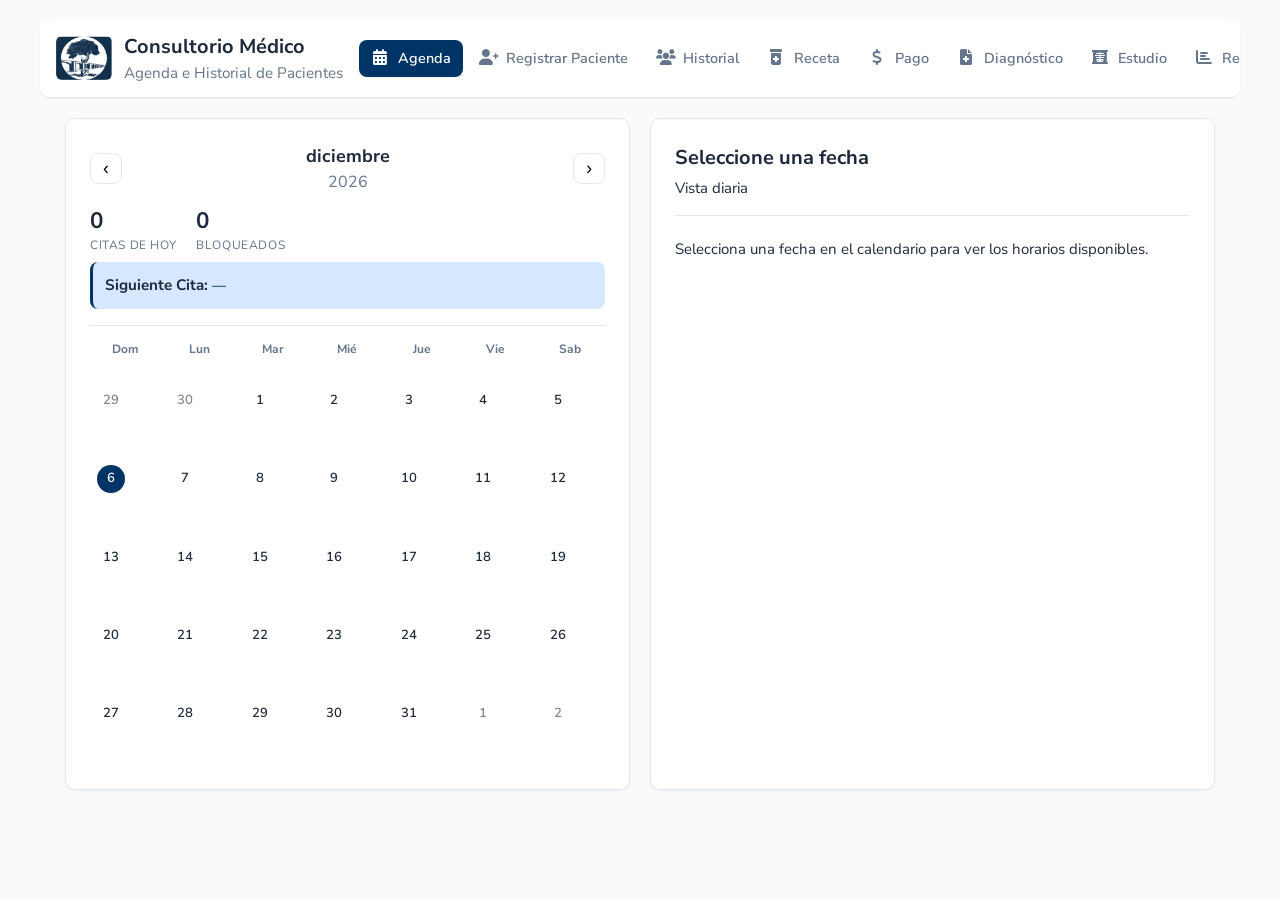
==== agenda.html @ 0da0cc1c "Add files via upload" ====
<!doctype html>
<html lang="es">
<head>
  <meta charset="utf-8" />
  <meta name="viewport" content="width=device-width,initial-scale=1" />
  <title>Consultorio — Agenda</title>
  <link rel="stylesheet" href="styles.css" />
  <link rel="stylesheet" href="https://cdnjs.cloudflare.com/ajax/libs/font-awesome/6.0.0-beta3/css/all.min.css">
</head>
<body>
  <div id="messageBox" class="message" aria-live="polite" style="display:none"></div>

  <header class="header">
    <a href="index.html" class="brand-link">
      <div class="brand">
        <img src="Logo.jfif" alt="Logo Consultorio Médico" class="logo-img" />
        <div>
        <h1>Consultorio Médico</h1>
        <p class="subtitle">Agenda e Historial de Pacientes</p>
      </div>
      </div>
    </a>
    
    <nav class="nav">
      <a href="agenda.html" class="nav-link active"><i class="fas fa-calendar-alt"></i><span>Agenda</span></a>
      <a href="paciente.html" class="nav-link"><i class="fas fa-user-plus"></i><span>Registrar Paciente</span></a>
      <a href="historial.html" class="nav-link"><i class="fas fa-users"></i><span>Historial</span></a>
      <a href="receta.html" class="nav-link"><i class="fas fa-prescription-bottle-alt"></i><span>Receta</span></a>
      <a href="pago.html" class="nav-link"><i class="fas fa-dollar-sign"></i><span>Pago</span></a>
      <a href="diagnostico.html" class="nav-link"><i class="fas fa-file-medical"></i><span>Diagnóstico</span></a>
      <a href="estudio.html" class="nav-link"><i class="fas fa-x-ray"></i><span>Estudio</span></a>
      <a href="reporte.html" class="nav-link"><i class="fas fa-chart-bar"></i><span>Reporte</span></a>
      <a href="config.html" class="nav-link"><i class="fas fa-cog"></i><span>Configuración</span></a>
    </nav>
  </header>

  <main class="layout-agenda">
    <aside class="card">
      <div class="sidebar-top">
        <div class="month-controls">
          <button id="prevMonth" class="icon-btn" aria-label="Mes anterior">‹</button>
          <div class="month-info-vertical">
            <div id="monthLabel" class="month-label">Mes</div>
            <div id="yearLabel" class="year-label">Año</div>
          </div>
          <button id="nextMonth" class="icon-btn" aria-label="Mes siguiente">›</button>
        </div>

        <div class="mini-stats">
          <div class="stat-group">
            <div class="stat"><strong id="todayCount">0</strong><span>Citas de Hoy</span></div>
            <div class="stat"><strong id="blockedCount">0</strong><span>Bloqueados</span></div>
          </div>
          <div class="stat full-width">
            <strong>Siguiente Cita:</strong>
            <span id="nextAppt">—</span>
          </div>
        </div>
      </div>

      <div class="weekday-row" role="row">
        <div>Dom</div><div>Lun</div><div>Mar</div><div>Mié</div><div>Jue</div><div>Vie</div><div>Sab</div>
      </div>

      <div id="calendar" class="calendar-grid compact" role="grid" aria-label="Calendario"></div>
    </aside>

    <section class="card">
      <div class="dayview-header">
        <div>
          <h2 id="selectedDateLabel">Seleccione una fecha</h2>
          <div id="daySubtitle" class="subtitle">Vista diaria</div>
        </div>
      </div>

      <div id="dayView" class="dayview" aria-live="polite">
        <div id="eventsColumn" class="events-column">
          <div class="empty">Selecciona una fecha en el calendario para ver los horarios disponibles.</div>
        </div>
      </div>
    </section>
  </main>

  <div id="quickModal" class="modal hidden" role="dialog" aria-modal="true" aria-labelledby="quickModalTitle">
    <div class="modal-window">
      <button id="closeQuickModal" class="close-btn" aria-label="Cerrar">×</button>
      <h3 id="quickModalTitle">Agendar Cita</h3>
      <p>Ingresa el nombre completo del paciente. Si el paciente ya existe, se usará su registro. Si no, se creará uno nuevo.</p>
      <label class="modal-label">Nombre del paciente</label>
      <input id="quickModalInput" type="text" placeholder="Ej. Juan Pérez" />
      <div class="modal-actions">
        <button id="quickModalCancel" class="btn">Cancelar</button>
        <button id="quickModalOk" class="btn primary">Agendar</button>
      </div>
    </div>
  </div>

  <div id="confirmModal" class="modal hidden" role="dialog" aria-modal="true">
    <div class="modal-window">
      <h3 id="confirmModalTitle">Confirmar Acción</h3>
      <p id="confirmModalText"></p>
      <div class="modal-actions">
        <button id="confirmModalCancel" class="btn">Cancelar</button>
        <button id="confirmModalOk" class="btn danger">Confirmar</button>
      </div>
    </div>
  </div>

  <div id="promptModal" class="modal hidden" role="dialog" aria-modal="true">
    <div class="modal-window">
      <h3 id="promptModalTitle">Ingrese un Valor</h3>
      <p id="promptModalText"></p>
      <input id="promptModalInput" type="text" />
      <div class="modal-actions">
        <button id="promptModalCancel" class="btn">Cancelar</button>
        <button id="promptModalOk" class="btn primary">Aceptar</button>
      </div>
    </div>
  </div>
  <script src="app.js"></script>
</body>
</html>
---- styles.css ----
/* ---------- 1. VARIABLES GLOBALES Y ESTILOS BASE ---------- */
@import url('https://fonts.googleapis.com/css2?family=Nunito+Sans:wght@400;600;700;800&display=swap');

:root {
  /* Nueva Tipografía */
  --font-sans: "Nunito Sans", Inter, system-ui, -apple-system, "Segoe UI", Roboto, "Helvetica Neue", Arial, sans-serif;
  
  /* Nueva Paleta de Colores (Azul Marino y Blanco) */
  --primary: #003366;       /* Azul Marino (Navy) */
  --primary-dark: #002244;   /* Marino más oscuro para hover */
  --primary-light: #d6e8ff;  /* Azul pálido para fondos */
  --white: #ffffff;
  --text: #1e293b;         /* Gris oscuro (casi negro) */
  --muted: #64748b;        /* Gris medio */
  --border: #e2e8f0;       /* Borde sutil */
  --bg: #f8fafc;           /* Fondo general (casi blanco) */
  --card-bg: var(--white);

  /* Colores de acento */
  --danger: #dc2626;
  --danger-dark: #b91c1c;
  --success: #16a34a;
  --success-dark: #15803d;

  /* Sizing y Sombra (con efectos) */
  --shadow-sm: 0 1px 2px 0 rgba(0, 0, 0, 0.05);
  --shadow-md: 0 4px 6px -1px rgba(0, 0, 0, 0.1), 0 2px 4px -2px rgba(0, 0, 0, 0.1);
  --shadow-lg: 0 10px 15px -3px rgba(0, 0, 0, 0.1), 0 4px 6px -4px rgba(0, 0, 0, 0.1);
  --radius: 10px;
  --max-width: 1200px;
  --gap: 20px;
  --content-padding: 20px;
  --card-padding: 24px;
  
  /* Ajuste de campos de formulario (no tan grandes) */
  --control-height: 42px;
  --control-padding: 0.65rem 0.85rem;
  
  --focus-ring: 3px solid var(--primary-light);
  --transition-ease: all 0.2s cubic-bezier(0.4, 0, 0.2, 1);
}

/* Reset y base */
* {
  box-sizing: border-box;
  margin: 0;
  padding: 0;
}

html,
body {
  height: 100%;
}

body {
  font-family: var(--font-sans); /* <-- APLICAMOS LA NUEVA FUENTE */
  background: var(--bg);
  color: var(--text);
  -webkit-font-smoothing: antialiased;
  -moz-osx-font-smoothing: grayscale;
  line-height: 1.5;
  font-size: 15px;
  padding: var(--content-padding);
}

/* Encabezados */
h1,
h2,
h3,
h4,
h5,
h6 {
  color: var(--text);
  font-weight: 700; /* Un poco más grueso por la fuente */
  margin-bottom: 0.5rem;
}

/* ---------- 2. ENCABEZADO Y NAVEGACIÓN ---------- */
header.header {
  max-width: var(--max-width);
  margin: 0 auto 20px;
  display: flex;
  flex-wrap: nowrap;
  align-items: center;
  justify-content: space-between;
  gap: 16px;
  padding: 12px 16px;
  background-color: var(--card-bg);
  border-bottom: 1px solid var(--border);
  border-radius: var(--radius);
  box-shadow: var(--shadow-sm);
  overflow-x: auto;
  -webkit-overflow-scrolling: touch;
}

.brand {
  display: flex;
  align-items: center;
  gap: 12px;
  flex-shrink: 0;
}

.brand img,
.logo-img {
  height: 44px;
  width: auto;
  border-radius: 6px;
  display: block;
}

.brand h1 {
  font-size: 1.25rem;
  margin: 0;
  white-space: nowrap;
}

.brand .subtitle {
  font-size: 0.95rem;
  color: var(--muted);
  margin: 0;
  white-space: nowrap;
}

.nav {
  display: flex;
  gap: 4px; /* Reducimos el espacio */
  flex-shrink: 0;
  align-items: center;
}

.nav-link {
  font-size: 0.9rem; /* Un poco más pequeño */
  color: var(--muted);
  text-decoration: none;
  padding: 8px 12px;
  border-radius: 8px;
  white-space: nowrap;
  font-weight: 600;
  display: inline-flex;
  align-items: center;
  gap: 8px;
  transition: var(--transition-ease); /* Transición suave */
}

.nav-link i {
  width: 1.2em;
  text-align: center;
  font-size: 1.1em; /* Icono ligeramente más grande */
}

.nav-link:focus {
  outline: none;
  box-shadow: var(--focus-ring);
}

/* EFECTO HOVER: Sutil y moderno */
.nav-link:hover {
  background: var(--primary-light);
  color: var(--primary-dark);
  transform: translateY(-2px); /* Efecto de elevación */
}

.nav-link.active {
  background: var(--primary);
  color: var(--white);
  box-shadow: var(--shadow-sm);
}

.nav-link.active:hover {
  background: var(--primary-dark);
  color: var(--white);
}

/* Responsive header */
@media (max-width: 980px) {
  body {
    padding: 10px;
  }

  header.header {
    justify-content: flex-start;
    padding-bottom: 10px;
  }

  .brand {
    margin-right: 20px;
  }
}

/* ---------- 3. DISEÑO DE PÁGINAS (LAYOUTS) ---------- */
main.container {
  /* Esta regla genérica ya no se usa, usamos las especializadas */
  margin: 0 auto;
  padding: 0;
  align-items: start;
}

/* Layout de formulario centrado */
main.form-container {
  max-width: 800px; /* <-- MODIFICADO: De 900px a 800px */
  margin: 0 auto;
  padding: 0;
}

/* Responsividad para Layouts (Regla general) */
@media (max-width: 980px) {
  main.container,
  main.form-container {
    gap: 16px;
  }
}

/* ---------- 4. COMPONENTES GENERALES ---------- */
/* Tarjeta (Card) */
.card {
  background: var(--card-bg);
  border: 1px solid var(--border);
  border-radius: var(--radius);
  padding: var(--card-padding);
  display: flex;
  flex-direction: column;
  gap: 18px;
  height: 100%;
  box-shadow: var(--shadow-sm);
  transition: var(--transition-ease); /* Añadir transición */
}

/* Efecto de elevación para las tarjetas */
.card:hover {
  transform: translateY(-4px);
  box-shadow: var(--shadow-lg);
}

/* Utilidad para anular el efecto hover en tarjetas principales */
.card.no-hover:hover {
  transform: none;
  box-shadow: var(--shadow-sm);
}


/* Botones */
.btn {
  padding: 10px 14px;
  height: var(--control-height);
  line-height: calc(var(--control-height) - 2px);
  font-size: 1rem;
  font-weight: 600;
  border-radius: 8px;
  border: 1px solid transparent;
  cursor: pointer;
  text-decoration: none;
  text-align: center;
  transition: var(--transition-ease);
  background-color: var(--card-bg);
  color: var(--text);
  border-color: var(--border);
  display: inline-flex;
  align-items: center;
  justify-content: center;
}

.btn:focus {
  outline: none;
  box-shadow: var(--focus-ring);
  transform: translateY(-1px);
}

.btn.primary {
  background: var(--primary);
  color: #fff;
  border-color: transparent;
}

.btn.primary:hover {
  background: var(--primary-dark);
}

.btn.danger {
  background: var(--danger);
  color: #fff;
  border-color: transparent;
}

.btn.danger:hover {
  background: var(--danger-dark);
}

.btn.success {
  background: var(--success);
  color: #fff;
  border-color: transparent;
}

.btn.success:hover {
  background: var(--success-dark);
}

.btn:not(.primary):not(.danger):not(.success) {
  background-color: var(--card-bg);
  color: var(--text);
  border-color: var(--border);
}

.btn:not(.primary):not(.danger):not(.success):hover {
  background-color: #f3f6fb;
}

/* Formularios */
fieldset {
  border: 1px solid var(--border);
  padding: 1.5rem; /* <-- MODIFICADO: Un poco más de espacio interior */
  border-radius: 8px;
  background: #fdfdff; /* <-- AÑADIDO: Fondo sutil para agrupar */
  margin-bottom: 1.5rem; /* <-- MODIFICADO: Más separación */
}

legend {
  font-weight: 700; /* <-- MODIFICADO: Más grueso */
  font-size: 1.1rem; /* <-- MODIFICADO: Ligeramente más grande */
  color: var(--primary); /* <-- MODIFICADO: Color primario */
  padding: 0 8px;
  margin-left: 1rem; /* <-- AÑADIDO */
}

/* --- Estilo para campos obligatorios --- */
label.required::after,
legend.required::after {
  content: " *";
  color: var(--danger);
  font-weight: 600;
  margin-left: 2px;
}

label {
  display: block;
  margin-bottom: 0.5rem;
  font-weight: 600;
  font-size: 0.95rem;
  color: var(--text);
}

input,
textarea,
select {
  width: 100%;
  padding: var(--control-padding); /* Usamos la variable */
  border: 1px solid var(--border);
  border-radius: 8px;
  background-color: var(--white);
  margin-top: 0.25rem;
  transition: var(--transition-ease);
  font-size: 0.95rem; /* Ligeramente más pequeño */
  font-family: var(--font-sans);
  color: var(--text);
  min-height: var(--control-height); /* Usamos la variable */
}

textarea {
  min-height: 120px;
  resize: vertical;
  padding-top: .6rem;
  padding-bottom: .6rem;
}

input:focus,
textarea:focus,
select:focus {
  border-color: var(--primary);
  box-shadow: 0 0 0 3px var(--primary-light);
  outline: none;
  background-color: var(--white);
}

.form-actions {
  display: flex;
  justify-content: flex-end;
  gap: 1rem;
  margin-top: 1.5rem;
}

/* Utilidades pequeñas */
.u-hidden { display: none; }
.u-text-muted { color: var(--muted); }
.u-flex { display: flex; }
.u-center { justify-content: center; align-items: center; }

/* ---------- Layouts de Formulario ---------- */
.grid-2 {
  display: grid;
  grid-template-columns: 1fr 1fr;
  gap: 1rem;
}

.grid-3 {
  display: grid;
  grid-template-columns: 1fr 1fr 1fr;
  gap: 1rem;
}

/* Currency input */
.currency-input {
  position: relative;
}

.currency-input::before {
  content: '$';
  position: absolute;
  left: 12px;
  top: 50%;
  transform: translateY(-50%);
  color: var(--muted);
  font-weight: 600;
  pointer-events: none;
}

.currency-input input[type="number"] {
  padding-left: 34px;
}

/* Grupo de Checkbox */
.checkbox-group {
  display: flex;
  flex-wrap: wrap;
  gap: 0.5rem;
}

.checkbox-item {
  border-radius: 6px;
  border: 1px solid var(--border);
  padding: 0.5rem 1rem;
  cursor: pointer;
  display: inline-flex;
  align-items: center;
  gap: 0.5rem;
  transition: transform 0.12s ease, box-shadow 0.12s ease;
  font-size: 0.9rem;
  background: var(--card-bg);
  margin-bottom: 0;
  user-select: none;
}

.checkbox-item:hover {
  transform: translateY(-2px);
  box-shadow: var(--shadow-sm);
  border-color: var(--primary-light);
}

.checkbox-item input {
  display: none;
}

.checkbox-item.checked {
  background-color: var(--primary);
  color: #fff;
  border-color: var(--primary);
}

.checkbox-item span {
  font-weight: 500;
}

/* Grupos de formularios (Receta, Estudio, etc.) */
.surgery-group,
.medication-group,
.dynamic-section {
  border: 1px dashed var(--border);
  padding: 1.5rem;
  margin-bottom: 1rem;
  border-radius: var(--radius);
  position: relative;
  background: #fdfdfd;
}

/* Modales (Alertas) */
.message {
  position: fixed;
  top: 1.5rem;
  left: 50%;
  transform: translateX(-50%);
  padding: 0.85rem 1.25rem;
  border-radius: 0.5rem;
  font-weight: 600;
  z-index: 9999;
  box-shadow: var(--shadow-lg);
  border: 1px solid transparent;
  min-width: 240px;
  text-align: center;
  font-size: 0.95rem;
}

.message.info {
  background-color: #f0f9ff; /* Azul muy claro */
  color: #0c4a6e;
  border-color: #e0f2fe;
}

.message.success {
  background-color: #f0fdf4;
  color: #15803d;
  border-color: #dcfce7;
}

.message.error {
  background-color: #fef2f2;
  color: #b91c1c;
  border-color: #fee2e2;
}

.message.warning {
  background-color: #fffbeb;
  color: #b45309;
  border-color: #fef3c7;
}

/* Modales (Confirm, Prompt, Quick) */
.modal {
  position: fixed;
  inset: 0;
  background: rgba(17, 24, 39, 0.6);
  display: flex;
  align-items: center;
  justify-content: center;
  z-index: 1000;
  backdrop-filter: blur(4px);
}

.modal.hidden {
  display: none;
}

.modal-window {
  background: var(--card-bg);
  padding: 2rem;
  border-radius: var(--radius);
  width: 92%;
  max-width: 520px;
  box-shadow: var(--shadow-md);
  position: relative;
}

.modal-window h3 {
  margin-top: 0;
  font-size: 1.25rem;
}

.modal-window p {
  margin-bottom: 1.25rem;
  color: var(--muted);
}

.modal-label {
  font-size: 0.9rem;
  margin-bottom: 0.25rem;
  display: block;
  color: var(--text);
}

.modal-actions {
  display: flex;
  justify-content: flex-end;
  gap: 1rem;
  margin-top: 1.5rem;
}

.close-btn {
  position: absolute;
  top: 0.75rem;
  right: 0.75rem;
  background: transparent;
  border: 0;
  font-size: 1.25rem;
  cursor: pointer;
  color: var(--muted);
  padding: 6px;
}

/* ---------- 5. COMPONENTES ESPECÍFICOS DE PÁGINA (Agenda) ---------- */
/* Calendario (index.html) */
.sidebar-top {
  padding-bottom: 1rem;
  border-bottom: 1px solid var(--border);
}

.month-controls {
  display: flex;
  justify-content: space-between;
  align-items: center;
  gap: 8px;
}

.month-info-vertical {
  text-align: center;
}

.month-label {
  font-size: 1.125rem;
  font-weight: 700;
  color: var(--text);
}

.year-label {
  font-size: 1rem;
  color: var(--muted);
}

.icon-btn {
  background-color: var(--card-bg);
  border: 1px solid var(--border);
  font-size: 1.1rem;
  cursor: pointer;
  padding: 0.375rem 0.75rem;
  border-radius: 0.5rem;
  line-height: 1;
  display: inline-flex;
  align-items: center;
  justify-content: center;
  transition: var(--transition-ease);
}

.icon-btn:hover {
  background-color: #f3f6fb;
  transform: translateY(-1px);
}

.mini-stats {
  /* display: flex; */ /* (Movido a layout-agenda) */
  flex-direction: column;
  gap: 8px;
  margin-top: 1rem;
}

.stat-group {
  display: flex;
  gap: 1.25rem;
  align-items: center;
}

.stat {
  display: flex;
  flex-direction: column;
  align-items: flex-start;
  text-align: left;
}

.stat strong {
  font-size: 1.4rem;
  font-weight: 700;
  line-height: 1;
  color: var(--text);
}

.stat span {
  font-size: 0.75rem;
  color: var(--muted);
  text-transform: uppercase;
  letter-spacing: 0.05em;
  margin-top: 0.25rem;
}

.stat.full-width {
  width: 100%;
  background-color: var(--primary-light);
  padding: 0.75rem;
  border-radius: 0.5rem;
  border-left: 3px solid var(--primary);
  /* display: block; */ /* (Movido a layout-agenda) */
}

.stat.full-width strong {
  font-size: 0.95rem;
}

.stat.full-width span {
  font-size: 0.875rem;
  font-weight: 600;
  color: var(--primary);
  text-transform: none;
  margin-top: 0;
}

.weekday-row {
  display: grid;
  grid-template-columns: repeat(7, 1fr);
  gap: 0.25rem;
  text-align: center;
  color: var(--muted);
  font-weight: 700;
  padding-bottom: 0.5rem;
  font-size: 0.75rem;
}

.calendar-grid {
  display: grid;
  grid-template-columns: repeat(7, 1fr);
  gap: 0.4rem;
  flex-grow: 1;
}

.cell {
  min-height: 72px;
  border-radius: 0.6rem;
  padding: 6px;
  position: relative;
  background-color: #fff;
  border: 1px solid transparent;
  transition: box-shadow .12s, transform .12s, background-color .12s;
  cursor: pointer;
  /* box-sizing: border-box; */ /* (Movido a layout-agenda) */
}

.cell.otherMonth {
  background-color: transparent;
  opacity: 0.56;
  cursor: default;
}

.cell:not(.otherMonth):hover {
  background-color: var(--primary-light);
  border-color: #bde4ff;
  transform: translateY(-2px);
  box-shadow: var(--shadow-sm);
}

.cell.selected {
  box-shadow: 0 0 0 3px var(--primary-light);
  z-index: 10;
  background-color: #fff;
}

.cell.today .dateChip {
  background-color: var(--primary);
  color: white;
}

.dateChip {
  width: 28px;
  height: 28px;
  border-radius: 50%;
  display: flex;
  align-items: center;
  justify-content: center;
  font-weight: 600;
  font-size: 0.82rem;
  margin-bottom: 0.25rem;
}

.event-dots {
  position: absolute;
  bottom: 6px;
  left: 0;
  right: 0;
  display: flex;
  gap: 4px;
  justify-content: center;
}

.dot {
  width: 6px;
  height: 6px;
  border-radius: 50%;
  background-color: var(--primary);
  opacity: 0.85;
}

/* Vista Diaria (index.html) */
.dayview {
  min-height: 420px;
  /* overflow-y: auto; */ /* (Movido a layout-agenda) */
  position: relative;
  display: flex;
  flex-direction: column;
  gap: 12px;
  padding-right: 6px;
}

.dayview-header {
  display: flex;
  justify-content: space-between;
  align-items: center;
  border-bottom: 1px solid var(--border);
  padding-bottom: 1rem;
  /* flex: 0 0 auto; */ /* (Movido a layout-agenda) */
}

.dayview-header h2 {
  font-size: 1.25rem;
  margin: 0 0 0.25rem 0;
}

.events-column {
  padding-top: 0.5rem;
  position: relative;
  flex-grow: 1;
}

.event-item {
  display: flex;
  gap: 0.75rem;
  padding: 0.6rem;
  border-radius: 0.6rem;
  background-color: #fafbff;
  margin-bottom: 0.5rem;
  align-items: center;
  border-left: 4px solid var(--border);
  transition: transform .12s, box-shadow .12s;
}

.event-item:hover {
  transform: translateY(-2px);
  box-shadow: var(--shadow-sm);
}

.event-time {
  width: 60px;
  font-weight: 600;
  color: var(--muted);
  font-size: 0.9rem;
  flex-shrink: 0;
  text-align: right;
}

.event-body {
  flex-grow: 1;
}

.event-patient {
  font-weight: 700;
  font-size: 0.95rem;
  color: #0b1220;
  cursor: pointer;
}

.event-note {
  color: var(--muted);
  font-size: 0.85rem;
}

.event-item.completed {
  opacity: 0.65;
}

.event-item.completed .event-patient {
  text-decoration: line-through;
  color: var(--muted);
}

.inline-actions-slot {
  display: flex;
  gap: 0.5rem;
  align-items: center;
}

.action-chip {
  font-size: 0.78rem;
  padding: 0.28rem 0.625rem;
  border-radius: 9999px;
  border: none;
  cursor: pointer;
  font-weight: 700;
  transition: opacity 0.12s;
  text-decoration: none;
  display: inline-block;
}

.action-chip:hover {
  opacity: 0.85;
}

.action-chip.primary {
  background-color: var(--primary-light);
  color: var(--primary-dark);
}

.action-chip.success {
  background-color: #d1fae5;
  color: #047857;
}

.action-chip.danger {
  background-color: #fdecea;
  color: #b91c1c;
}

/* Historial (historial.html) */
.patient-list-header {
  display: flex;
  justify-content: space-between;
  align-items: center;
  margin-bottom: 1rem;
  gap: 12px;
}

.patient-list-header h3 {
  margin: 0;
  font-size: 1.05rem;
}

.patient-list-header input {
  width: 320px;
  margin-top: 0;
  max-width: 100%;
  padding: 8px 10px;
  border-radius: 8px;
  border: 1px solid var(--border);
}

.patient-list-item {
  display: block;
  text-decoration: none;
  color: var(--text);
  padding: 0.75rem 1rem;
  border-bottom: 1px solid var(--border);
  background: #fff;
  transition: background .12s, transform .12s;
}

.patient-list-item:hover {
  background-color: #fbfdff;
  transform: translateY(-2px);
}

.patient-list-item:last-child {
  border-bottom: 0;
}

.patient-info .patient-list-name {
  font-weight: 700;
}

.patient-info .patient-list-curp {
  font-size: 0.85rem;
  color: var(--muted);
}

/* Small responsive tweaks */
@media (max-width: 640px) {
  .nav-link {
    padding: 6px 8px;
    font-size: 0.9rem;
  }

  .brand h1 {
    font-size: 1rem;
  }

  .currency-input input[type="number"] {
    padding-left: 30px;
  }

  .patient-list-header input {
    width: 100%;
  }
}

/* ---------- 6. NUEVO DISEÑO DE PERFIL DE PACIENTE (paciente_full.html) ---------- */

/* Encabezado de la página de detalle */
.patient-detail-header {
  display: flex;
  flex-wrap: wrap;
  justify-content: space-between;
  align-items: center;
  gap: 1rem;
  padding-bottom: 1.25rem;
  border-bottom: 1px solid var(--border);
}

.patient-detail-header h2 {
  margin: 0;
}

.patient-detail-actions {
  display: flex;
  gap: 0.75rem;
  flex-shrink: 0;
}

/* 1. Barra de Información Clave */
.patient-key-info {
  display: flex;
  flex-wrap: wrap;
  gap: 1rem 1.5rem;
  background-color: var(--primary-light);
  padding: 0.75rem 1.25rem;
  border-radius: var(--radius);
  border: 1px solid #bde4ff;
  margin-top: 1rem;
}
.patient-key-info .key-item {
  font-size: 0.9rem;
  color: var(--primary-dark);
}
.patient-key-info .key-item strong {
  font-weight: 700;
  color: var(--primary);
  margin-right: 0.25rem;
}

/* 2. Grid Principal de Dos Columnas */
.patient-detail-grid {
  display: grid;
  grid-template-columns: 1fr 1fr;
  gap: 1.5rem 2rem;
  margin-top: 1.5rem;
  padding-top: 1.5rem;
  border-top: 1px solid var(--border);
}

/* 3. Título de Columna */
.column-title {
  font-size: 1.25rem;
  font-weight: 700;
  color: var(--primary);
  margin-bottom: 1rem;
  padding-bottom: 0.5rem;
  border-bottom: 1px solid var(--border);
}

/* 4. Columna de Antecedentes (Izquierda) */
.patient-antecedentes {
  display: flex;
  flex-direction: column;
  gap: 1.25rem;
}
.data-group {
  font-size: 0.95rem;
  line-height: 1.6;
}
.data-group strong {
  display: block;
  font-weight: 700;
  color: var(--text);
  margin-bottom: 0.25rem;
}
.data-group span,
.data-group ul {
  color: var(--muted);
}
.data-group ul {
  padding-left: 20px;
  margin-top: 5px;
}

/* 5. Columna de Actividad (Derecha) */
.patient-activity-log {
  display: flex;
  flex-direction: column;
}
#patientHistory {
  flex-grow: 1;
}

/* Títulos de sección en el historial (Ej. "Recetas Emitidas") */
.history-section-title {
  font-size: 1.125rem;
  color: var(--text);
  margin-top: 1.5rem;
  padding-bottom: 0.5rem;
  border-bottom: 1px solid var(--border);
}

/* Estilo para cada entrada en el historial */
.history-entry {
  background-color: #fcfdff;
  border: 1px solid var(--border);
  border-left: 4px solid var(--primary-light);
  border-radius: 8px;
  padding: 1rem 1.25rem;
  margin-top: 0.75rem;
  box-shadow: var(--shadow-sm);
}

.history-entry strong {
  font-size: 1.05rem;
  color: var(--text);
  display: inline-block;
}

.history-entry>strong+span {
  font-size: 0.85rem;
  color: var(--muted);
  margin-left: 0.5rem;
}

.history-entry>div {
  margin-top: 0.5rem;
}

/* 6. Zona de Peligro (Rediseñada) */
.danger-zone {
  margin-top: 2.5rem;
  padding: 1.5rem;
  border: 1px solid var(--danger);
  border-radius: 8px;
  background-color: #fef2f2;
}
.danger-zone h4 {
  color: var(--danger-dark);
  margin-top: 0;
  margin-bottom: 0.25rem;
}
.danger-zone p {
  color: var(--muted);
  font-size: 0.95rem;
  margin-bottom: 1rem;
}
#deletePatientBtn {
  grid-column: auto; /* Reseteo */
  grid-row: auto; /* Reseteo */
}

/* 7. Responsividad (Perfil Paciente) */
@media (max-width: 980px) {
  .patient-detail-grid {
    grid-template-columns: 1fr; /* Apilar columnas en móvil */
  }
  .patient-key-info {
    flex-direction: column;
    gap: 0.5rem;
  }
  /* La columna de actividad (derecha) irá debajo */
  .patient-activity-log {
    margin-top: 1.5rem;
    padding-top: 1.5rem;
    border-top: 1px solid var(--border);
  }
}

/* --- ESTILOS PARA ICONOS DE NAVEGACIÓN --- */
.nav-link i {
  width: 1.2em;
  text-align: center;
}


/* ---------- 7. LAYOUTS ESPECÍFICOS DE PÁGINA (AÑADIDOS) ---------- */

/* --- Layout de Agenda (de index.html) --- */
.layout-agenda {
  display: grid;
  grid-template-columns: 1fr 1fr;
  gap: 20px;
  max-width: 1150px;
  margin: 0 auto; /* Centrado */
  padding: 0; 
  align-items: start;
}
.layout-agenda aside.card, 
.layout-agenda section.card {
  display: flex;
  flex-direction: column;
  gap: 14px;
  min-height: 560px;
}

/* --- !! ESTA ES LA REGLA QUE ARREGLA TU BUG !! --- */
/* Le devuelve la altura y el scroll a la vista diaria */
.layout-agenda .calendar-grid, 
.layout-agenda .events-column {
  height: calc(100% - 120px);
  overflow: auto; /* <-- Esto permite ver el scroll */
}
/* --- FIN DE LA REGLA CRÍTICA --- */

.layout-agenda .month-controls, 
.layout-agenda .dayview-header {
  flex: 0 0 auto;
}
.layout-agenda .mini-stats { 
  display:flex; flex-direction:column; gap:8px; 
}
.layout-agenda .stat.full-width { 
  display:block; 
}
.layout-agenda .calendar-grid .cell { 
  box-sizing: border-box; 
}

@media (min-width: 1400px) {
  .layout-agenda { max-width: 1200px; }
  .layout-agenda aside.card, 
  .layout-agenda section.card { min-height: 620px; }
  .layout-agenda .calendar-grid, 
  .layout-agenda .events-column { height: calc(100% - 140px); }
}

@media (max-width: 980px) {
  .layout-agenda {
    grid-template-columns: 1fr;
    gap: 14px;
    margin: 10px auto; /* Ajuste para móvil */
  }
  .layout-agenda .calendar-grid, 
  .layout-agenda .events-column {
    height: auto;
    max-height: none;
    overflow: visible; /* Permitir que crezca */
  }
  .layout-agenda aside.card, 
  .layout-agenda section.card { min-height: auto; }
}


/* --- Layout de Reportes (de reporte.html) --- */
.layout-reporte {
  max-width: 1150px;
  margin: 0 auto;
  display: grid;
  grid-template-columns: 1fr 1fr;
  gap: 24px;
  align-items: start;
  min-height: 540px;
}
.layout-reporte > .card {
  width: 100%;
  display: flex;
  flex-direction: column;
  min-height: 480px;
  height: 100%;
}
.layout-reporte .card h3 { font-size: 1.25rem; }
.layout-reporte fieldset p, 
.layout-reporte fieldset label { font-size: 1rem; color: var(--muted); }

.layout-reporte #reportResultContainer {
  flex: 1 1 auto;
  overflow: auto;
  padding-top: 12px;
  border-top: 1px solid var(--border);
  margin-top: 4px;
}
@media (min-width: 1200px) {
  .layout-reporte .card h3 { font-size: 1.5rem; }
  .layout-reporte fieldset p, 
  .layout-reporte fieldset label { font-size: 1.05rem; }
  .layout-reporte .card { min-height: 560px; }
}
@media (max-width: 980px) {
  .layout-reporte {
    grid-template-columns: 1fr;
    gap: 16px;
  }
  .layout-reporte .card { min-height: auto; }
}

/* --- (AÑADIDO) Estilo para el enlace del Brand (Logo/Título) --- */
.brand-link {
  text-decoration: none; /* Quita el subrayado */
  color: inherit; /* Hereda el color del texto (no se verá azul) */
  display: inline-block;
  transition: var(--transition-ease);
  border-radius: var(--radius); /* Añade radio para el foco */
}

.brand-link:hover {
  transform: scale(1.02); /* Efecto de zoom sutil */
  opacity: 0.9;
}
/* Estilo de foco para accesibilidad */
.brand-link:focus {
  outline: none;
  box-shadow: 0 0 0 3px var(--primary-light);
}


/* --- (AÑADIDO) Estilos Página de Inicio (Nuevo index.html) --- */
.hero-section {
  display: grid;
  grid-template-columns: 350px 1fr; /* Columna fija para la imagen */
  align-items: center;
  gap: 2.5rem;
  padding: 2rem;
  background-color: var(--card-bg); /* Fondo blanco */
}

.hero-section .hero-image {
  width: 100%;
  height: 450px;
  object-fit: cover;
  border-radius: var(--radius);
  box-shadow: var(--shadow-lg);
}

.hero-content h2 {
  font-size: 2.8rem; /* Más grande */
  color: var(--primary-dark);
  font-weight: 800;
  margin-bottom: 0.5rem;
  line-height: 1.2;
}

.hero-content .hero-specialty {
  font-size: 1.3rem;
  color: var(--primary);
  font-weight: 600;
  margin-bottom: 1.5rem;
}

.hero-content p {
  font-size: 1.05rem;
  color: var(--muted);
  margin-bottom: 2rem;
  line-height: 1.7;
  max-width: 600px; /* Mejor legibilidad */
}

.btn.large {
  font-size: 1.1rem;
  padding: 14px 28px;
  height: auto;
  font-weight: 700;
}

.features-section {
  display: grid;
  grid-template-columns: repeat(3, 1fr);
  gap: var(--gap);
  margin-top: var(--gap);
}

.feature-item {
  text-align: center; /* <-- MODIFICADO: Centrado */
  padding: 2rem 1.5rem; /* <-- MODIFICADO: Padding restaurado */
  background-color: var(--card-bg);
  /* overflow: hidden; (Ya no es necesario) */
}

.feature-item .feature-image {
  display: none; /* <-- MODIFICADO: Ocultamos la imagen placeholder */
}

/* (AÑADIDO) Wrapper circular para el icono */
.feature-icon-wrapper {
  width: 80px;
  height: 80px;
  border-radius: 50%;
  background-color: var(--primary-light); /* Fondo azul pálido */
  display: flex;
  align-items: center;
  justify-content: center;
  margin: 0 auto 1.5rem auto; /* Centrar y dar espacio */
}

.feature-item i {
  display: block; /* <-- MODIFICADO: Volvemos a mostrar el icono */
  font-size: 2.5rem; /* Tamaño del icono */
  color: var(--primary); /* Color del icono */
}

/* Contenido dentro de la tarjeta de feature */
.feature-item h3 {
  font-size: 1.3rem;
  color: var(--primary-dark);
  margin-top: 0; /* <-- MODIFICADO */
  margin-bottom: 0.75rem;
  padding: 0; /* <-- MODIFICADO */
}

.feature-item p {
  font-size: 0.95rem;
  color: var(--muted);
  line-height: 1.6;
  padding: 0; /* <-- MODIFICADO */
}


@media (max-width: 980px) {
  .hero-section {
    grid-template-columns: 1fr;
    text-align: center;
    gap: 1.5rem;
  }
  .hero-section .hero-image {
    max-width: 350px;
    height: auto;
    margin: 0 auto;
  }
  .hero-content p {
    max-width: 100%;
  }
  .features-section {
    grid-template-columns: 1fr;
  }
}
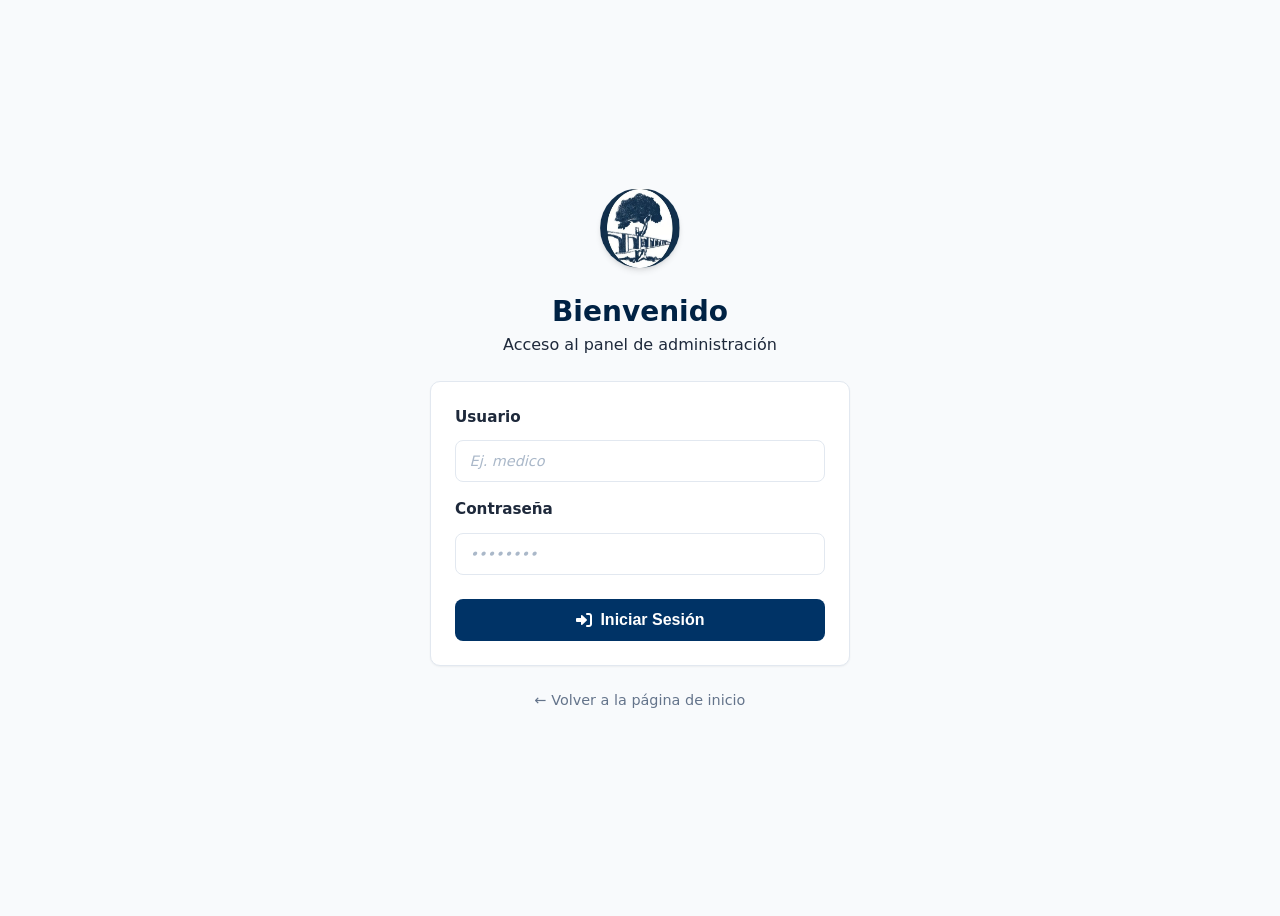
==== commit 5d437cfb: "Add files via upload" ====
--- a/agenda.html
+++ b/agenda.html
@@ -6,6 +6,9 @@
   <title>Consultorio — Agenda</title>
   <link rel="stylesheet" href="styles.css" />
   <link rel="stylesheet" href="https://cdnjs.cloudflare.com/ajax/libs/font-awesome/6.0.0-beta3/css/all.min.css">
+  
+  <!-- El bloque <style> que estaba aquí se eliminó (movido a styles.css) -->
+
 </head>
 <body>
   <div id="messageBox" class="message" aria-live="polite" style="display:none"></div>
@@ -31,9 +34,12 @@
       <a href="estudio.html" class="nav-link"><i class="fas fa-x-ray"></i><span>Estudio</span></a>
       <a href="reporte.html" class="nav-link"><i class="fas fa-chart-bar"></i><span>Reporte</span></a>
       <a href="config.html" class="nav-link"><i class="fas fa-cog"></i><span>Configuración</span></a>
+      <!-- Botón de Salir añadido -->
+      <a href="#" id="logoutButton" class="nav-link" style="color: var(--danger);"><i class="fas fa-sign-out-alt"></i><span>Salir</span></a>
     </nav>
   </header>
 
+  <!-- Se ha añadido la clase "layout-agenda" -->
   <main class="layout-agenda">
     <aside class="card">
       <div class="sidebar-top">
@@ -81,6 +87,7 @@
     </section>
   </main>
 
+  <!-- Modales Completos -->
   <div id="quickModal" class="modal hidden" role="dialog" aria-modal="true" aria-labelledby="quickModalTitle">
     <div class="modal-window">
       <button id="closeQuickModal" class="close-btn" aria-label="Cerrar">×</button>
@@ -106,7 +113,7 @@
     </div>
   </div>
 
-  <div id="promptModal" class="modal hidden" role="dialog" aria-modal="true">
+<div id="promptModal" class="modal hidden" role="dialog" aria-modal="true">
     <div class="modal-window">
       <h3 id="promptModalTitle">Ingrese un Valor</h3>
       <p id="promptModalText"></p>
--- a/styles.css
+++ b/styles.css
@@ -53,7 +53,7 @@
 }
 
 body {
-  font-family: var(--font-sans); /* <-- APLICAMOS LA NUEVA FUENTE */
+  font-family: var(--font-sans);
   background: var(--bg);
   color: var(--text);
   -webkit-font-smoothing: antialiased;
@@ -64,14 +64,9 @@
 }
 
 /* Encabezados */
-h1,
-h2,
-h3,
-h4,
-h5,
-h6 {
+h1,h2,h3,h4,h5,h6 {
   color: var(--text);
-  font-weight: 700; /* Un poco más grueso por la fuente */
+  font-weight: 700;
   margin-bottom: 0.5rem;
 }
 
@@ -123,13 +118,13 @@
 
 .nav {
   display: flex;
-  gap: 4px; /* Reducimos el espacio */
+  gap: 4px;
   flex-shrink: 0;
   align-items: center;
 }
 
 .nav-link {
-  font-size: 0.9rem; /* Un poco más pequeño */
+  font-size: 0.9rem;
   color: var(--muted);
   text-decoration: none;
   padding: 8px 12px;
@@ -139,13 +134,34 @@
   display: inline-flex;
   align-items: center;
   gap: 8px;
-  transition: var(--transition-ease); /* Transición suave */
-}
-
+  transition: var(--transition-ease);
+  position: relative; /* <-- AÑADIDO para el efecto */
+  overflow: hidden; /* <-- AÑADIDO para el efecto */
+}
+
+/* NUEVO: Efecto de barra inferior en el menú */
+.nav-link::after {
+  content: '';
+  position: absolute;
+  bottom: 0;
+  left: 0;
+  width: 100%;
+  height: 3px;
+  background-color: var(--primary);
+  transform: translateX(-101%); /* Inicia fuera de la pantalla */
+  transition: transform 0.3s ease-in-out;
+}
+
+/* --- 3. REEMPLAZA CON ESTO --- */
 .nav-link i {
   width: 1.2em;
   text-align: center;
-  font-size: 1.1em; /* Icono ligeramente más grande */
+  font-size: 1.1em;
+  transition: transform 0.2s cubic-bezier(0.4, 0, 0.2, 1); /* <-- Transición suave */
+}
+
+.nav-link:hover i {
+  transform: scale(1.15); /* <-- Efecto "pop" al pasar el mouse */
 }
 
 .nav-link:focus {
@@ -153,22 +169,32 @@
   box-shadow: var(--focus-ring);
 }
 
-/* EFECTO HOVER: Sutil y moderno */
+/* --- 2. REEMPLAZA CON ESTO (Look más limpio) --- */
 .nav-link:hover {
-  background: var(--primary-light);
+  /* background: var(--primary-light); */ /* <-- Quitamos el fondo */
+  color: var(--primary-dark); /* <-- Mantenemos el color de texto */
+  transform: translateY(0);
+}
+
+.nav-link:hover::after {
+  transform: translateX(0);
+}
+
+/* --- 1. REEMPLAZA CON ESTO --- */
+.nav-link.active {
+  background: transparent; /* <-- Quitamos el fondo azul */
+  color: var(--primary-dark); /* <-- Hacemos el texto azul oscuro */
+  font-weight: 800; /* <-- Lo hacemos más grueso (bold) */
+  box-shadow: none; /* <-- Quitamos la sombra */
+}
+
+.nav-link.active::after {
+  transform: translateX(0); /* <-- Mantenemos el subrayado */
+}
+
+.nav-link.active:hover {
+  background: var(--primary-light); /* <-- Usamos el fondo hover normal */
   color: var(--primary-dark);
-  transform: translateY(-2px); /* Efecto de elevación */
-}
-
-.nav-link.active {
-  background: var(--primary);
-  color: var(--white);
-  box-shadow: var(--shadow-sm);
-}
-
-.nav-link.active:hover {
-  background: var(--primary-dark);
-  color: var(--white);
 }
 
 /* Responsive header */
@@ -176,12 +202,10 @@
   body {
     padding: 10px;
   }
-
   header.header {
     justify-content: flex-start;
     padding-bottom: 10px;
   }
-
   .brand {
     margin-right: 20px;
   }
@@ -189,7 +213,6 @@
 
 /* ---------- 3. DISEÑO DE PÁGINAS (LAYOUTS) ---------- */
 main.container {
-  /* Esta regla genérica ya no se usa, usamos las especializadas */
   margin: 0 auto;
   padding: 0;
   align-items: start;
@@ -197,7 +220,7 @@
 
 /* Layout de formulario centrado */
 main.form-container {
-  max-width: 800px; /* <-- MODIFICADO: De 900px a 800px */
+  max-width: 800px; /* Más angosto */
   margin: 0 auto;
   padding: 0;
 }
@@ -222,10 +245,9 @@
   gap: 18px;
   height: 100%;
   box-shadow: var(--shadow-sm);
-  transition: var(--transition-ease); /* Añadir transición */
-}
-
-/* Efecto de elevación para las tarjetas */
+  transition: var(--transition-ease);
+}
+
 .card:hover {
   transform: translateY(-4px);
   box-shadow: var(--shadow-lg);
@@ -236,7 +258,6 @@
   transform: none;
   box-shadow: var(--shadow-sm);
 }
-
 
 /* Botones */
 .btn {
@@ -270,37 +291,30 @@
   color: #fff;
   border-color: transparent;
 }
-
 .btn.primary:hover {
   background: var(--primary-dark);
 }
-
 .btn.danger {
   background: var(--danger);
   color: #fff;
   border-color: transparent;
 }
-
 .btn.danger:hover {
   background: var(--danger-dark);
 }
-
 .btn.success {
   background: var(--success);
   color: #fff;
   border-color: transparent;
 }
-
 .btn.success:hover {
   background: var(--success-dark);
 }
-
 .btn:not(.primary):not(.danger):not(.success) {
   background-color: var(--card-bg);
   color: var(--text);
   border-color: var(--border);
 }
-
 .btn:not(.primary):not(.danger):not(.success):hover {
   background-color: #f3f6fb;
 }
@@ -308,21 +322,21 @@
 /* Formularios */
 fieldset {
   border: 1px solid var(--border);
-  padding: 1.5rem; /* <-- MODIFICADO: Un poco más de espacio interior */
+  padding: 1.5rem; /* Más espacio */
   border-radius: 8px;
-  background: #fdfdff; /* <-- AÑADIDO: Fondo sutil para agrupar */
-  margin-bottom: 1.5rem; /* <-- MODIFICADO: Más separación */
+  background: #fdfdff;
+  margin-bottom: 2rem; /* Más separación */
 }
 
 legend {
-  font-weight: 700; /* <-- MODIFICADO: Más grueso */
-  font-size: 1.1rem; /* <-- MODIFICADO: Ligeramente más grande */
-  color: var(--primary); /* <-- MODIFICADO: Color primario */
+  font-weight: 700;
+  font-size: 1.1rem;
+  color: var(--primary);
   padding: 0 8px;
-  margin-left: 1rem; /* <-- AÑADIDO */
-}
-
-/* --- Estilo para campos obligatorios --- */
+  margin-left: 1rem;
+}
+
+/* Estilo para campos obligatorios */
 label.required::after,
 legend.required::after {
   content: " *";
@@ -343,16 +357,16 @@
 textarea,
 select {
   width: 100%;
-  padding: var(--control-padding); /* Usamos la variable */
+  padding: var(--control-padding);
   border: 1px solid var(--border);
   border-radius: 8px;
   background-color: var(--white);
   margin-top: 0.25rem;
   transition: var(--transition-ease);
-  font-size: 0.95rem; /* Ligeramente más pequeño */
+  font-size: 0.95rem;
   font-family: var(--font-sans);
   color: var(--text);
-  min-height: var(--control-height); /* Usamos la variable */
+  min-height: var(--control-height);
 }
 
 textarea {
@@ -371,6 +385,14 @@
   background-color: var(--white);
 }
 
+/* Estilo para placeholders */
+::placeholder {
+  color: #aab8c9;
+  font-style: italic;
+  font-weight: 400;
+  font-size: 0.9rem;
+}
+
 .form-actions {
   display: flex;
   justify-content: flex-end;
@@ -378,19 +400,12 @@
   margin-top: 1.5rem;
 }
 
-/* Utilidades pequeñas */
-.u-hidden { display: none; }
-.u-text-muted { color: var(--muted); }
-.u-flex { display: flex; }
-.u-center { justify-content: center; align-items: center; }
-
-/* ---------- Layouts de Formulario ---------- */
+/* Layouts de Formulario */
 .grid-2 {
   display: grid;
   grid-template-columns: 1fr 1fr;
   gap: 1rem;
 }
-
 .grid-3 {
   display: grid;
   grid-template-columns: 1fr 1fr 1fr;
@@ -401,7 +416,6 @@
 .currency-input {
   position: relative;
 }
-
 .currency-input::before {
   content: '$';
   position: absolute;
@@ -412,7 +426,6 @@
   font-weight: 600;
   pointer-events: none;
 }
-
 .currency-input input[type="number"] {
   padding-left: 34px;
 }
@@ -423,7 +436,6 @@
   flex-wrap: wrap;
   gap: 0.5rem;
 }
-
 .checkbox-item {
   border-radius: 6px;
   border: 1px solid var(--border);
@@ -438,23 +450,19 @@
   margin-bottom: 0;
   user-select: none;
 }
-
 .checkbox-item:hover {
   transform: translateY(-2px);
   box-shadow: var(--shadow-sm);
   border-color: var(--primary-light);
 }
-
 .checkbox-item input {
   display: none;
 }
-
 .checkbox-item.checked {
   background-color: var(--primary);
   color: #fff;
   border-color: var(--primary);
 }
-
 .checkbox-item span {
   font-weight: 500;
 }
@@ -487,25 +495,21 @@
   text-align: center;
   font-size: 0.95rem;
 }
-
 .message.info {
-  background-color: #f0f9ff; /* Azul muy claro */
+  background-color: #f0f9ff;
   color: #0c4a6e;
   border-color: #e0f2fe;
 }
-
 .message.success {
   background-color: #f0fdf4;
   color: #15803d;
   border-color: #dcfce7;
 }
-
 .message.error {
   background-color: #fef2f2;
   color: #b91c1c;
   border-color: #fee2e2;
 }
-
 .message.warning {
   background-color: #fffbeb;
   color: #b45309;
@@ -523,11 +527,9 @@
   z-index: 1000;
   backdrop-filter: blur(4px);
 }
-
 .modal.hidden {
   display: none;
 }
-
 .modal-window {
   background: var(--card-bg);
   padding: 2rem;
@@ -537,31 +539,26 @@
   box-shadow: var(--shadow-md);
   position: relative;
 }
-
 .modal-window h3 {
   margin-top: 0;
   font-size: 1.25rem;
 }
-
 .modal-window p {
   margin-bottom: 1.25rem;
   color: var(--muted);
 }
-
 .modal-label {
   font-size: 0.9rem;
   margin-bottom: 0.25rem;
   display: block;
   color: var(--text);
 }
-
 .modal-actions {
   display: flex;
   justify-content: flex-end;
   gap: 1rem;
   margin-top: 1.5rem;
 }
-
 .close-btn {
   position: absolute;
   top: 0.75rem;
@@ -575,34 +572,28 @@
 }
 
 /* ---------- 5. COMPONENTES ESPECÍFICOS DE PÁGINA (Agenda) ---------- */
-/* Calendario (index.html) */
 .sidebar-top {
   padding-bottom: 1rem;
   border-bottom: 1px solid var(--border);
 }
-
 .month-controls {
   display: flex;
   justify-content: space-between;
   align-items: center;
   gap: 8px;
 }
-
 .month-info-vertical {
   text-align: center;
 }
-
 .month-label {
   font-size: 1.125rem;
   font-weight: 700;
   color: var(--text);
 }
-
 .year-label {
   font-size: 1rem;
   color: var(--muted);
 }
-
 .icon-btn {
   background-color: var(--card-bg);
   border: 1px solid var(--border);
@@ -616,39 +607,32 @@
   justify-content: center;
   transition: var(--transition-ease);
 }
-
 .icon-btn:hover {
   background-color: #f3f6fb;
   transform: translateY(-1px);
 }
-
 .mini-stats {
-  /* display: flex; */ /* (Movido a layout-agenda) */
   flex-direction: column;
   gap: 8px;
   margin-top: 1rem;
 }
-
 .stat-group {
   display: flex;
   gap: 1.25rem;
   align-items: center;
 }
-
 .stat {
   display: flex;
   flex-direction: column;
   align-items: flex-start;
   text-align: left;
 }
-
 .stat strong {
   font-size: 1.4rem;
   font-weight: 700;
   line-height: 1;
   color: var(--text);
 }
-
 .stat span {
   font-size: 0.75rem;
   color: var(--muted);
@@ -656,20 +640,16 @@
   letter-spacing: 0.05em;
   margin-top: 0.25rem;
 }
-
 .stat.full-width {
   width: 100%;
   background-color: var(--primary-light);
   padding: 0.75rem;
   border-radius: 0.5rem;
   border-left: 3px solid var(--primary);
-  /* display: block; */ /* (Movido a layout-agenda) */
-}
-
+}
 .stat.full-width strong {
   font-size: 0.95rem;
 }
-
 .stat.full-width span {
   font-size: 0.875rem;
   font-weight: 600;
@@ -677,7 +657,6 @@
   text-transform: none;
   margin-top: 0;
 }
-
 .weekday-row {
   display: grid;
   grid-template-columns: repeat(7, 1fr);
@@ -688,14 +667,12 @@
   padding-bottom: 0.5rem;
   font-size: 0.75rem;
 }
-
 .calendar-grid {
   display: grid;
   grid-template-columns: repeat(7, 1fr);
   gap: 0.4rem;
   flex-grow: 1;
 }
-
 .cell {
   min-height: 72px;
   border-radius: 0.6rem;
@@ -705,33 +682,27 @@
   border: 1px solid transparent;
   transition: box-shadow .12s, transform .12s, background-color .12s;
   cursor: pointer;
-  /* box-sizing: border-box; */ /* (Movido a layout-agenda) */
-}
-
+}
 .cell.otherMonth {
   background-color: transparent;
   opacity: 0.56;
   cursor: default;
 }
-
 .cell:not(.otherMonth):hover {
   background-color: var(--primary-light);
   border-color: #bde4ff;
   transform: translateY(-2px);
   box-shadow: var(--shadow-sm);
 }
-
 .cell.selected {
   box-shadow: 0 0 0 3px var(--primary-light);
   z-index: 10;
   background-color: #fff;
 }
-
 .cell.today .dateChip {
   background-color: var(--primary);
   color: white;
 }
-
 .dateChip {
   width: 28px;
   height: 28px;
@@ -743,7 +714,6 @@
   font-size: 0.82rem;
   margin-bottom: 0.25rem;
 }
-
 .event-dots {
   position: absolute;
   bottom: 6px;
@@ -753,7 +723,6 @@
   gap: 4px;
   justify-content: center;
 }
-
 .dot {
   width: 6px;
   height: 6px;
@@ -761,38 +730,30 @@
   background-color: var(--primary);
   opacity: 0.85;
 }
-
-/* Vista Diaria (index.html) */
 .dayview {
   min-height: 420px;
-  /* overflow-y: auto; */ /* (Movido a layout-agenda) */
   position: relative;
   display: flex;
   flex-direction: column;
   gap: 12px;
   padding-right: 6px;
 }
-
 .dayview-header {
   display: flex;
   justify-content: space-between;
   align-items: center;
   border-bottom: 1px solid var(--border);
   padding-bottom: 1rem;
-  /* flex: 0 0 auto; */ /* (Movido a layout-agenda) */
-}
-
+}
 .dayview-header h2 {
   font-size: 1.25rem;
   margin: 0 0 0.25rem 0;
 }
-
 .events-column {
   padding-top: 0.5rem;
   position: relative;
   flex-grow: 1;
 }
-
 .event-item {
   display: flex;
   gap: 0.75rem;
@@ -804,12 +765,10 @@
   border-left: 4px solid var(--border);
   transition: transform .12s, box-shadow .12s;
 }
-
 .event-item:hover {
   transform: translateY(-2px);
   box-shadow: var(--shadow-sm);
 }
-
 .event-time {
   width: 60px;
   font-weight: 600;
@@ -818,38 +777,31 @@
   flex-shrink: 0;
   text-align: right;
 }
-
 .event-body {
   flex-grow: 1;
 }
-
 .event-patient {
   font-weight: 700;
   font-size: 0.95rem;
   color: #0b1220;
   cursor: pointer;
 }
-
 .event-note {
   color: var(--muted);
   font-size: 0.85rem;
 }
-
 .event-item.completed {
   opacity: 0.65;
 }
-
 .event-item.completed .event-patient {
   text-decoration: line-through;
   color: var(--muted);
 }
-
 .inline-actions-slot {
   display: flex;
   gap: 0.5rem;
   align-items: center;
 }
-
 .action-chip {
   font-size: 0.78rem;
   padding: 0.28rem 0.625rem;
@@ -861,21 +813,17 @@
   text-decoration: none;
   display: inline-block;
 }
-
 .action-chip:hover {
   opacity: 0.85;
 }
-
 .action-chip.primary {
   background-color: var(--primary-light);
   color: var(--primary-dark);
 }
-
 .action-chip.success {
   background-color: #d1fae5;
   color: #047857;
 }
-
 .action-chip.danger {
   background-color: #fdecea;
   color: #b91c1c;
@@ -889,12 +837,10 @@
   margin-bottom: 1rem;
   gap: 12px;
 }
-
 .patient-list-header h3 {
   margin: 0;
   font-size: 1.05rem;
 }
-
 .patient-list-header input {
   width: 320px;
   margin-top: 0;
@@ -903,7 +849,6 @@
   border-radius: 8px;
   border: 1px solid var(--border);
 }
-
 .patient-list-item {
   display: block;
   text-decoration: none;
@@ -913,20 +858,16 @@
   background: #fff;
   transition: background .12s, transform .12s;
 }
-
 .patient-list-item:hover {
   background-color: #fbfdff;
   transform: translateY(-2px);
 }
-
 .patient-list-item:last-child {
   border-bottom: 0;
 }
-
 .patient-info .patient-list-name {
   font-weight: 700;
 }
-
 .patient-info .patient-list-curp {
   font-size: 0.85rem;
   color: var(--muted);
@@ -938,15 +879,12 @@
     padding: 6px 8px;
     font-size: 0.9rem;
   }
-
   .brand h1 {
     font-size: 1rem;
   }
-
   .currency-input input[type="number"] {
     padding-left: 30px;
   }
-
   .patient-list-header input {
     width: 100%;
   }
@@ -954,7 +892,6 @@
 
 /* ---------- 6. NUEVO DISEÑO DE PERFIL DE PACIENTE (paciente_full.html) ---------- */
 
-/* Encabezado de la página de detalle */
 .patient-detail-header {
   display: flex;
   flex-wrap: wrap;
@@ -964,18 +901,14 @@
   padding-bottom: 1.25rem;
   border-bottom: 1px solid var(--border);
 }
-
 .patient-detail-header h2 {
   margin: 0;
 }
-
 .patient-detail-actions {
   display: flex;
   gap: 0.75rem;
   flex-shrink: 0;
 }
-
-/* 1. Barra de Información Clave */
 .patient-key-info {
   display: flex;
   flex-wrap: wrap;
@@ -995,8 +928,6 @@
   color: var(--primary);
   margin-right: 0.25rem;
 }
-
-/* 2. Grid Principal de Dos Columnas */
 .patient-detail-grid {
   display: grid;
   grid-template-columns: 1fr 1fr;
@@ -1005,8 +936,6 @@
   padding-top: 1.5rem;
   border-top: 1px solid var(--border);
 }
-
-/* 3. Título de Columna */
 .column-title {
   font-size: 1.25rem;
   font-weight: 700;
@@ -1015,8 +944,6 @@
   padding-bottom: 0.5rem;
   border-bottom: 1px solid var(--border);
 }
-
-/* 4. Columna de Antecedentes (Izquierda) */
 .patient-antecedentes {
   display: flex;
   flex-direction: column;
@@ -1040,8 +967,6 @@
   padding-left: 20px;
   margin-top: 5px;
 }
-
-/* 5. Columna de Actividad (Derecha) */
 .patient-activity-log {
   display: flex;
   flex-direction: column;
@@ -1049,8 +974,6 @@
 #patientHistory {
   flex-grow: 1;
 }
-
-/* Títulos de sección en el historial (Ej. "Recetas Emitidas") */
 .history-section-title {
   font-size: 1.125rem;
   color: var(--text);
@@ -1058,8 +981,6 @@
   padding-bottom: 0.5rem;
   border-bottom: 1px solid var(--border);
 }
-
-/* Estilo para cada entrada en el historial */
 .history-entry {
   background-color: #fcfdff;
   border: 1px solid var(--border);
@@ -1069,24 +990,19 @@
   margin-top: 0.75rem;
   box-shadow: var(--shadow-sm);
 }
-
 .history-entry strong {
   font-size: 1.05rem;
   color: var(--text);
   display: inline-block;
 }
-
 .history-entry>strong+span {
   font-size: 0.85rem;
   color: var(--muted);
   margin-left: 0.5rem;
 }
-
 .history-entry>div {
   margin-top: 0.5rem;
 }
-
-/* 6. Zona de Peligro (Rediseñada) */
 .danger-zone {
   margin-top: 2.5rem;
   padding: 1.5rem;
@@ -1105,20 +1021,17 @@
   margin-bottom: 1rem;
 }
 #deletePatientBtn {
-  grid-column: auto; /* Reseteo */
-  grid-row: auto; /* Reseteo */
-}
-
-/* 7. Responsividad (Perfil Paciente) */
+  grid-column: auto;
+  grid-row: auto;
+}
 @media (max-width: 980px) {
   .patient-detail-grid {
-    grid-template-columns: 1fr; /* Apilar columnas en móvil */
+    grid-template-columns: 1fr;
   }
   .patient-key-info {
     flex-direction: column;
     gap: 0.5rem;
   }
-  /* La columna de actividad (derecha) irá debajo */
   .patient-activity-log {
     margin-top: 1.5rem;
     padding-top: 1.5rem;
@@ -1126,7 +1039,6 @@
   }
 }
 
-/* --- ESTILOS PARA ICONOS DE NAVEGACIÓN --- */
 .nav-link i {
   width: 1.2em;
   text-align: center;
@@ -1135,13 +1047,13 @@
 
 /* ---------- 7. LAYOUTS ESPECÍFICOS DE PÁGINA (AÑADIDOS) ---------- */
 
-/* --- Layout de Agenda (de index.html) --- */
+/* --- Layout de Agenda (agenda.html) --- */
 .layout-agenda {
   display: grid;
   grid-template-columns: 1fr 1fr;
   gap: 20px;
   max-width: 1150px;
-  margin: 0 auto; /* Centrado */
+  margin: 0 auto;
   padding: 0; 
   align-items: start;
 }
@@ -1152,16 +1064,12 @@
   gap: 14px;
   min-height: 560px;
 }
-
-/* --- !! ESTA ES LA REGLA QUE ARREGLA TU BUG !! --- */
-/* Le devuelve la altura y el scroll a la vista diaria */
+/* Esta es la regla crítica que arregla la vista diaria */
 .layout-agenda .calendar-grid, 
 .layout-agenda .events-column {
   height: calc(100% - 120px);
-  overflow: auto; /* <-- Esto permite ver el scroll */
-}
-/* --- FIN DE LA REGLA CRÍTICA --- */
-
+  overflow: auto; /* Permite el scroll */
+}
 .layout-agenda .month-controls, 
 .layout-agenda .dayview-header {
   flex: 0 0 auto;
@@ -1188,20 +1096,20 @@
   .layout-agenda {
     grid-template-columns: 1fr;
     gap: 14px;
-    margin: 10px auto; /* Ajuste para móvil */
+    margin: 10px auto;
   }
   .layout-agenda .calendar-grid, 
   .layout-agenda .events-column {
     height: auto;
     max-height: none;
-    overflow: visible; /* Permitir que crezca */
+    overflow: visible;
   }
   .layout-agenda aside.card, 
   .layout-agenda section.card { min-height: auto; }
 }
 
 
-/* --- Layout de Reportes (de reporte.html) --- */
+/* --- Layout de Reportes (reporte.html) --- */
 .layout-reporte {
   max-width: 1150px;
   margin: 0 auto;
@@ -1223,7 +1131,7 @@
 .layout-reporte fieldset label { font-size: 1rem; color: var(--muted); }
 
 .layout-reporte #reportResultContainer {
-  flex: 1 1 auto;
+  flex: 0 0 auto;
   overflow: auto;
   padding-top: 12px;
   border-top: 1px solid var(--border);
@@ -1251,19 +1159,17 @@
   transition: var(--transition-ease);
   border-radius: var(--radius); /* Añade radio para el foco */
 }
-
 .brand-link:hover {
   transform: scale(1.02); /* Efecto de zoom sutil */
   opacity: 0.9;
 }
-/* Estilo de foco para accesibilidad */
 .brand-link:focus {
   outline: none;
   box-shadow: 0 0 0 3px var(--primary-light);
 }
 
 
-/* --- (AÑADIDO) Estilos Página de Inicio (Nuevo index.html) --- */
+/* --- (AÑADIDO) Estilos Página de Inicio (index.html) --- */
 .hero-section {
   display: grid;
   grid-template-columns: 350px 1fr; /* Columna fija para la imagen */
@@ -1272,7 +1178,6 @@
   padding: 2rem;
   background-color: var(--card-bg); /* Fondo blanco */
 }
-
 .hero-section .hero-image {
   width: 100%;
   height: 450px;
@@ -1280,7 +1185,6 @@
   border-radius: var(--radius);
   box-shadow: var(--shadow-lg);
 }
-
 .hero-content h2 {
   font-size: 2.8rem; /* Más grande */
   color: var(--primary-dark);
@@ -1288,14 +1192,12 @@
   margin-bottom: 0.5rem;
   line-height: 1.2;
 }
-
 .hero-content .hero-specialty {
   font-size: 1.3rem;
   color: var(--primary);
   font-weight: 600;
   margin-bottom: 1.5rem;
 }
-
 .hero-content p {
   font-size: 1.05rem;
   color: var(--muted);
@@ -1303,66 +1205,54 @@
   line-height: 1.7;
   max-width: 600px; /* Mejor legibilidad */
 }
-
 .btn.large {
   font-size: 1.1rem;
   padding: 14px 28px;
   height: auto;
   font-weight: 700;
 }
-
 .features-section {
   display: grid;
   grid-template-columns: repeat(3, 1fr);
   gap: var(--gap);
   margin-top: var(--gap);
 }
-
 .feature-item {
-  text-align: center; /* <-- MODIFICADO: Centrado */
-  padding: 2rem 1.5rem; /* <-- MODIFICADO: Padding restaurado */
+  text-align: center;
+  padding: 2rem 1.5rem;
   background-color: var(--card-bg);
-  /* overflow: hidden; (Ya no es necesario) */
-}
-
+}
 .feature-item .feature-image {
-  display: none; /* <-- MODIFICADO: Ocultamos la imagen placeholder */
-}
-
-/* (AÑADIDO) Wrapper circular para el icono */
+  display: none; /* Ocultamos la imagen placeholder */
+}
 .feature-icon-wrapper {
   width: 80px;
   height: 80px;
   border-radius: 50%;
-  background-color: var(--primary-light); /* Fondo azul pálido */
+  background-color: var(--primary-light);
   display: flex;
   align-items: center;
   justify-content: center;
-  margin: 0 auto 1.5rem auto; /* Centrar y dar espacio */
-}
-
+  margin: 0 auto 1.5rem auto;
+}
 .feature-item i {
-  display: block; /* <-- MODIFICADO: Volvemos a mostrar el icono */
-  font-size: 2.5rem; /* Tamaño del icono */
-  color: var(--primary); /* Color del icono */
-}
-
-/* Contenido dentro de la tarjeta de feature */
+  display: block;
+  font-size: 2.5rem;
+  color: var(--primary);
+}
 .feature-item h3 {
   font-size: 1.3rem;
   color: var(--primary-dark);
-  margin-top: 0; /* <-- MODIFICADO */
+  margin-top: 0;
   margin-bottom: 0.75rem;
-  padding: 0; /* <-- MODIFICADO */
-}
-
+  padding: 0;
+}
 .feature-item p {
   font-size: 0.95rem;
   color: var(--muted);
   line-height: 1.6;
-  padding: 0; /* <-- MODIFICADO */
-}
-
+  padding: 0;
+}
 
 @media (max-width: 980px) {
   .hero-section {
@@ -1381,4 +1271,55 @@
   .features-section {
     grid-template-columns: 1fr;
   }
+}
+
+/* --- ESTILOS PARA LA PÁGINA DE REPORTES --- */
+
+/* * Esto arregla las tarjetas "Total Cobrado" y "Total Facturado"
+ * para que se pongan una al lado de la otra.
+ */
+.grid-2 {
+  display: grid;
+  grid-template-columns: 1fr 1fr;
+  gap: 1rem;
+}
+
+/* * Esto arregla la tabla para que se vea ordenada.
+ */
+.report-table {
+  width: 100%;
+  border-collapse: collapse;
+  margin-top: 10px;
+}
+
+.report-table th,
+.report-table td {
+  padding: 0.75rem;
+  text-align: left;
+  border-bottom: 1px solid var(--border); /* Usa tu color de borde (o #e2e8f0) */
+}
+
+.report-table th {
+  background-color: var(--background-alt); /* Usa tu color de fondo (o #f8fafc) */
+  font-size: 0.9rem;
+  text-transform: uppercase;
+  color: var(--text-muted); /* Usa tu color de texto (o #555) */
+}
+
+/* --- 4. AÑADE ESTO AL FINAL DEL ARCHIVO --- */
+
+/* Mejora de Scrollbar del Menú (para Chrome/Safari) */
+header.header::-webkit-scrollbar {
+  height: 6px; /* Hacemos el scroll más delgado */
+}
+header.header::-webkit-scrollbar-track {
+  background: var(--bg); /* Fondo sutil (casi invisible) */
+  border-radius: 10px;
+}
+header.header::-webkit-scrollbar-thumb {
+  background: var(--primary-light); /* Color del scroll */
+  border-radius: 10px;
+}
+header.header::-webkit-scrollbar-thumb:hover {
+  background: var(--primary); /* Color al pasar el mouse */
 }
